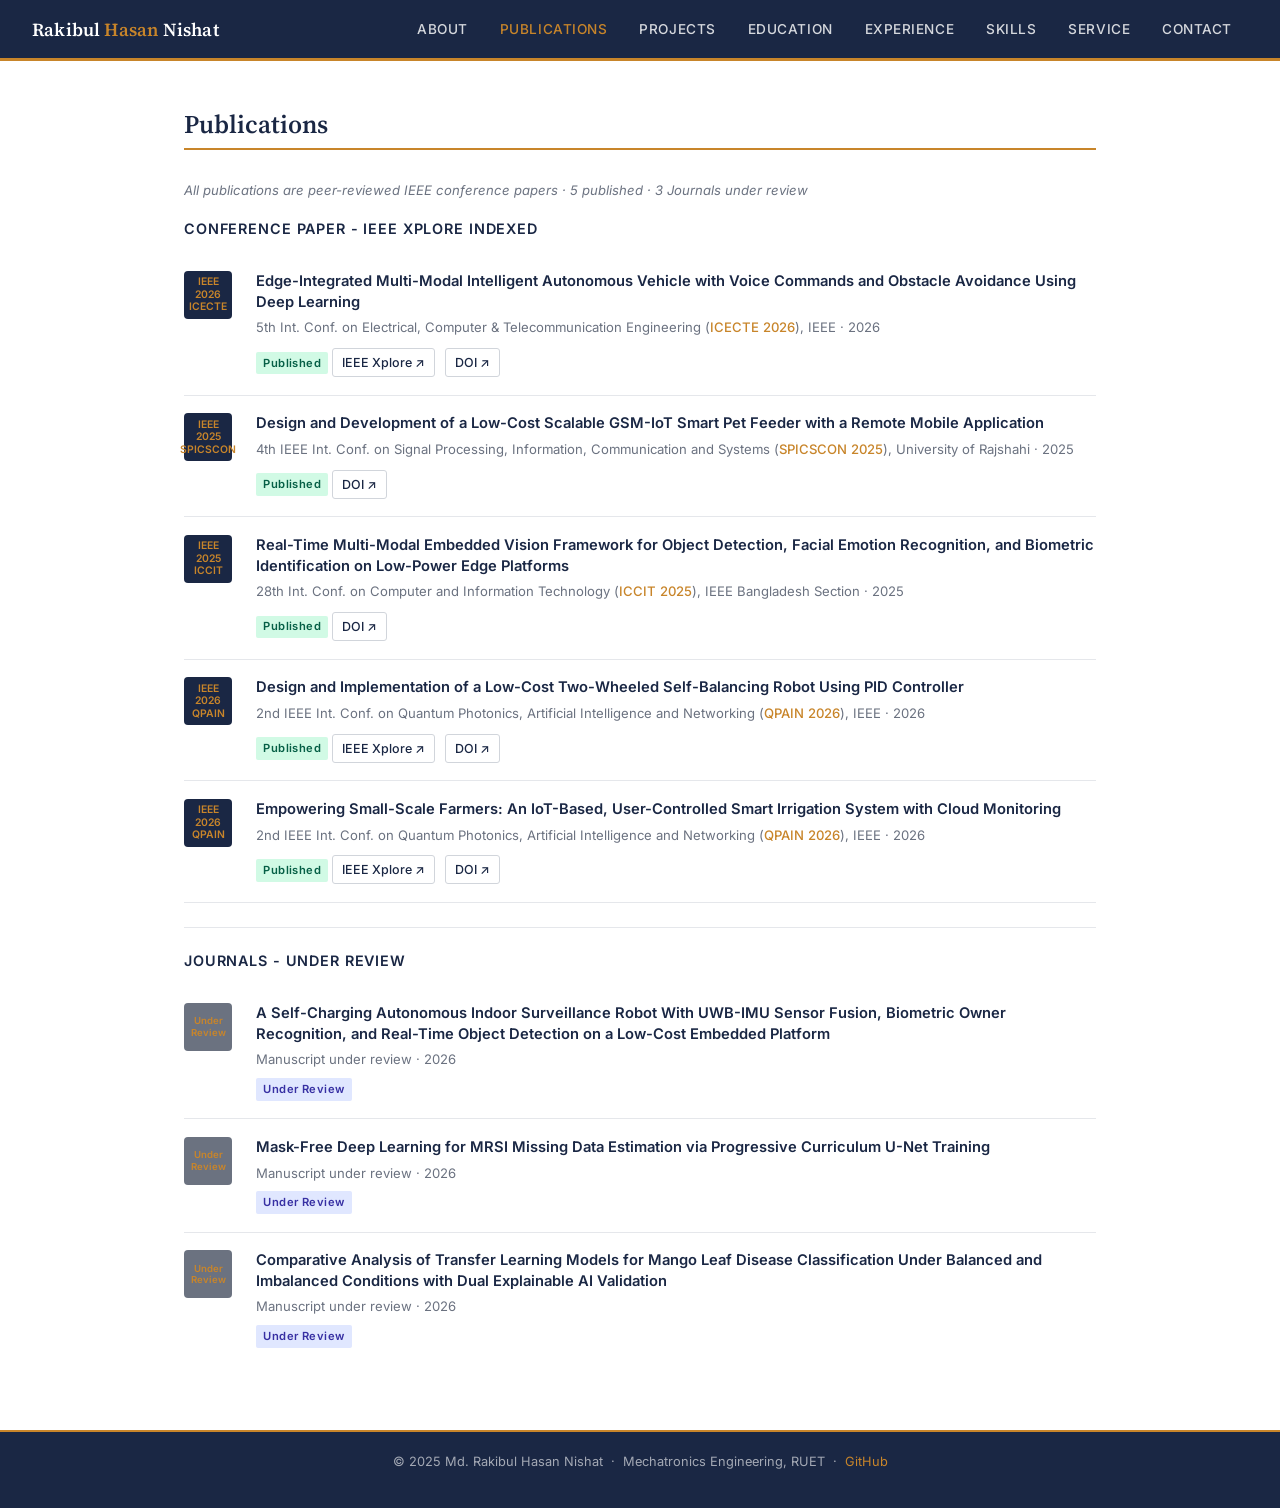
==== publications.html @ b9b7437d "Update publications.html" ====
<!DOCTYPE html>
<html lang="en">
<head>
  <meta charset="utf-8">
  <meta name="viewport" content="width=device-width, initial-scale=1, shrink-to-fit=no">
  <title>Publications — Rakibul Hasan Nishat</title>
  <link rel="stylesheet" href="https://stackpath.bootstrapcdn.com/bootstrap/4.5.2/css/bootstrap.min.css">
  <link rel="stylesheet" href="style.css">
</head>
<body>

<nav class="navbar navbar-expand-md navbar-dark sticky-top">
  <a class="navbar-brand" href="index.html">Rakibul <span>Hasan</span> Nishat</a>
  <button class="navbar-toggler" type="button" data-toggle="collapse" data-target="#navMenu">
    <span class="navbar-toggler-icon"></span>
  </button>
  <div class="collapse navbar-collapse" id="navMenu">
    <ul class="navbar-nav ml-auto">
      <li class="nav-item"><a class="nav-link" href="index.html">About</a></li>
      <li class="nav-item"><a class="nav-link active" href="publications.html">Publications</a></li>
      <li class="nav-item"><a class="nav-link" href="projects.html">Projects</a></li>
      <li class="nav-item"><a class="nav-link" href="education.html">Education</a></li>
      <li class="nav-item"><a class="nav-link" href="experience.html">Experience</a></li>
      <li class="nav-item"><a class="nav-link" href="skills.html">Skills</a></li>
      <li class="nav-item"><a class="nav-link" href="service.html">Service</a></li>
      <li class="nav-item"><a class="nav-link" href="contact.html">Contact</a></li>
    </ul>
  </div>
</nav>

<div class="page-wrapper">
  <h2 class="page-title">Publications</h2>
  <p class="section-sub">All publications are peer-reviewed IEEE conference papers · 5 published · 3 Journals under review</p>

  <!-- PUBLISHED -->
  <h5 style="color:var(--navy); font-weight:600; margin-bottom:1rem; font-size:0.9rem; text-transform:uppercase; letter-spacing:0.06em;">Conference Paper - IEEE Xplore Indexed</h5>

  <div class="pub-item">
    <div class="pub-badge">IEEE<br>2026<br>ICECTE</div>
    <div class="pub-body">
      <div class="pub-title">Edge-Integrated Multi-Modal Intelligent Autonomous Vehicle with Voice Commands and Obstacle Avoidance Using Deep Learning</div>
      <div class="pub-venue">5th Int. Conf. on Electrical, Computer &amp; Telecommunication Engineering (<em>ICECTE 2026</em>), IEEE · 2026</div>
      <div class="pub-links">
        <span class="pub-status-badge badge-published">Published</span>
        <a href="https://ieeexplore.ieee.org/document/11429330" target="_blank">IEEE Xplore ↗</a>
        <a href="https://doi.org/10.1109/ICECTE69292.2026.11429330" target="_blank">DOI ↗</a>
      </div>
    </div>
  </div>

  <div class="pub-item">
    <div class="pub-badge">IEEE<br>2025<br>SPICSCON</div>
    <div class="pub-body">
      <div class="pub-title">Design and Development of a Low-Cost Scalable GSM-IoT Smart Pet Feeder with a Remote Mobile Application</div>
      <div class="pub-venue">4th IEEE Int. Conf. on Signal Processing, Information, Communication and Systems (<em>SPICSCON 2025</em>), University of Rajshahi · 2025</div>
      <div class="pub-links">
        <span class="pub-status-badge badge-published">Published</span>
        <a href="https://doi.org/10.1109/SPICSCON69221.2025.11504158" target="_blank">DOI ↗</a>
      </div>
    </div>
  </div>

  <div class="pub-item">
    <div class="pub-badge">IEEE<br>2025<br>ICCIT</div>
    <div class="pub-body">
      <div class="pub-title">Real-Time Multi-Modal Embedded Vision Framework for Object Detection, Facial Emotion Recognition, and Biometric Identification on Low-Power Edge Platforms</div>
      <div class="pub-venue">28th Int. Conf. on Computer and Information Technology (<em>ICCIT 2025</em>), IEEE Bangladesh Section · 2025</div>
      <div class="pub-links">
        <span class="pub-status-badge badge-published">Published</span>
        <a href="https://doi.org/10.1109/ICCIT68739.2025.11490265" target="_blank">DOI ↗</a>
      </div>
    </div>
  </div>

  <div class="pub-item">
    <div class="pub-badge">IEEE<br>2026<br>QPAIN</div>
    <div class="pub-body">
      <div class="pub-title">Design and Implementation of a Low-Cost Two-Wheeled Self-Balancing Robot Using PID Controller</div>
      <div class="pub-venue">2nd IEEE Int. Conf. on Quantum Photonics, Artificial Intelligence and Networking (<em>QPAIN 2026</em>), IEEE · 2026</div>
      <div class="pub-links">
        <span class="pub-status-badge badge-published">Published</span>
        <a href="https://ieeexplore.ieee.org/document/11545734" target="_blank">IEEE Xplore ↗</a>
        <a href="https://doi.org/10.1109/QPAIN69676.2026.11545734" target="_blank">DOI ↗</a>
      </div>
    </div>
  </div>

  <div class="pub-item">
    <div class="pub-badge">IEEE<br>2026<br>QPAIN</div>
    <div class="pub-body">
      <div class="pub-title">Empowering Small-Scale Farmers: An IoT-Based, User-Controlled Smart Irrigation System with Cloud Monitoring</div>
      <div class="pub-venue">2nd IEEE Int. Conf. on Quantum Photonics, Artificial Intelligence and Networking (<em>QPAIN 2026</em>), IEEE · 2026</div>
      <div class="pub-links">
        <span class="pub-status-badge badge-published">Published</span>
        <a href="https://ieeexplore.ieee.org/document/11546249" target="_blank">IEEE Xplore ↗</a>
        <a href="https://doi.org/10.1109/QPAIN69676.2026.11546249" target="_blank">DOI ↗</a>
      </div>
    </div>
  </div>

  <hr class="sec">

  <!-- UNDER REVIEW -->
  <h5 style="color:var(--navy); font-weight:600; margin-bottom:1rem; margin-top:1.5rem; font-size:0.9rem; text-transform:uppercase; letter-spacing:0.06em;">Journals - Under Review</h5>

  <div class="pub-item">
    <div class="pub-badge" style="background:var(--gray); font-size:0.6rem;">Under<br>Review</div>
    <div class="pub-body">
      <div class="pub-title">A Self-Charging Autonomous Indoor Surveillance Robot With UWB-IMU Sensor Fusion, Biometric Owner Recognition, and Real-Time Object Detection on a Low-Cost Embedded Platform</div>
      <div class="pub-venue" style="color:var(--gray);">Manuscript under review · 2026</div>
      <div class="pub-links">
        <span class="pub-status-badge" style="background:#e0e7ff; color:#3730a3;">Under Review</span>
      </div>
    </div>
  </div>

  <div class="pub-item">
    <div class="pub-badge" style="background:var(--gray); font-size:0.6rem;">Under<br>Review</div>
    <div class="pub-body">
      <div class="pub-title">Mask-Free Deep Learning for MRSI Missing Data Estimation via Progressive Curriculum U-Net Training</div>
      <div class="pub-venue" style="color:var(--gray);">Manuscript under review · 2026</div>
      <div class="pub-links">
        <span class="pub-status-badge" style="background:#e0e7ff; color:#3730a3;">Under Review</span>
      </div>
    </div>
  </div>

  <div class="pub-item">
    <div class="pub-badge" style="background:var(--gray); font-size:0.6rem;">Under<br>Review</div>
    <div class="pub-body">
      <div class="pub-title">Comparative Analysis of Transfer Learning Models for Mango Leaf Disease Classification Under Balanced and Imbalanced Conditions with Dual Explainable AI Validation</div>
      <div class="pub-venue" style="color:var(--gray);">Manuscript under review · 2026</div>
      <div class="pub-links">
        <span class="pub-status-badge" style="background:#e0e7ff; color:#3730a3;">Under Review</span>
      </div>
    </div>
  </div>

</div>

<footer>
  <p>© 2025 Md. Rakibul Hasan Nishat &nbsp;·&nbsp; Mechatronics Engineering, RUET &nbsp;·&nbsp;
    <a href="https://github.com/rakibulnishat" target="_blank">GitHub</a>
  </p>
</footer>

<script src="https://code.jquery.com/jquery-3.5.1.slim.min.js"></script>
<script src="https://cdn.jsdelivr.net/npm/bootstrap@4.5.2/dist/js/bootstrap.bundle.min.js"></script>
</body>
</html>
---- style.css ----
/* ============================================
   Rakibul Hasan Nishat — Academic Portfolio
   Design: Clean academic + subtle tech feel
   Palette: Deep navy, warm white, amber accent
   ============================================ */

@import url('https://fonts.googleapis.com/css2?family=Source+Serif+4:ital,wght@0,300;0,400;0,600;1,400&family=Inter:wght@300;400;500;600&family=JetBrains+Mono:wght@400;500&display=swap');

:root {
  --navy:    #1a2744;
  --navy-lt: #253560;
  --amber:   #c8852a;
  --amber-lt:#e8a84a;
  --cream:   #f8f6f1;
  --white:   #ffffff;
  --gray:    #6b7280;
  --gray-lt: #e5e7eb;
  --text:    #1f2937;
  --border:  #d1d5db;
}

* { box-sizing: border-box; margin: 0; padding: 0; }

body {
  font-family: 'Inter', sans-serif;
  font-size: 15px;
  color: var(--text);
  background: var(--white);
  line-height: 1.7;
}

/* ---- NAVBAR ---- */
.navbar {
  background: var(--navy) !important;
  padding: 0 2rem;
  border-bottom: 3px solid var(--amber);
}
.navbar-brand {
  font-family: 'Source Serif 4', Georgia, serif;
  font-weight: 600;
  font-size: 1.15rem;
  color: var(--white) !important;
  letter-spacing: 0.01em;
}
.navbar-brand span {
  color: var(--amber);
}
.navbar-nav .nav-link {
  color: rgba(255,255,255,0.82) !important;
  font-size: 0.85rem;
  font-weight: 500;
  letter-spacing: 0.04em;
  text-transform: uppercase;
  padding: 1.1rem 1rem !important;
  transition: color 0.2s;
}
.navbar-nav .nav-link:hover,
.navbar-nav .nav-link.active {
  color: var(--amber) !important;
}
.navbar-toggler { border-color: rgba(255,255,255,0.3); }
.navbar-toggler-icon { filter: invert(1); }

/* ---- PAGE WRAPPER ---- */
.page-wrapper {
  max-width: 960px;
  margin: 0 auto;
  padding: 3rem 1.5rem 4rem;
}

/* ---- PAGE TITLE ---- */
.page-title {
  font-family: 'Source Serif 4', Georgia, serif;
  font-size: 1.6rem;
  font-weight: 600;
  color: var(--navy);
  border-bottom: 2px solid var(--amber);
  padding-bottom: 0.5rem;
  margin-bottom: 1.8rem;
}

/* ---- INDEX: HERO LAYOUT ---- */
.hero-grid {
  display: grid;
  grid-template-columns: 220px 1fr;
  gap: 2.5rem;
  align-items: start;
  margin-bottom: 2.5rem;
}
@media (max-width: 640px) {
  .hero-grid { grid-template-columns: 1fr; }
  .hero-photo { text-align: center; }
}
.hero-photo img {
  width: 200px;
  height: 200px;
  border-radius: 4px;
  object-fit: cover;
  border: 3px solid var(--border);
  display: block;
}
.hero-photo .photo-placeholder {
  width: 200px;
  height: 200px;
  background: var(--navy);
  border-radius: 4px;
  display: flex;
  align-items: center;
  justify-content: center;
  font-size: 4rem;
  color: var(--amber);
  font-family: 'Source Serif 4', serif;
  font-weight: 600;
}
.hero-info h1 {
  font-family: 'Source Serif 4', Georgia, serif;
  font-size: 2rem;
  font-weight: 600;
  color: var(--navy);
  line-height: 1.2;
  margin-bottom: 0.3rem;
}
.hero-info .role {
  font-size: 0.95rem;
  color: var(--gray);
  margin-bottom: 0.15rem;
}
.hero-info .role strong {
  color: var(--amber);
}
.hero-info .affil {
  font-size: 0.88rem;
  color: var(--gray);
  margin-bottom: 1rem;
}
.hero-info .bio {
  font-size: 0.93rem;
  line-height: 1.75;
  color: var(--text);
  margin-bottom: 1.2rem;
}
.social-links {
  display: flex;
  flex-wrap: wrap;
  gap: 0.5rem;
}
.social-links a {
  display: inline-flex;
  align-items: center;
  gap: 0.3rem;
  font-size: 0.8rem;
  font-weight: 500;
  color: var(--navy);
  background: var(--cream);
  border: 1px solid var(--border);
  padding: 0.3rem 0.7rem;
  border-radius: 3px;
  text-decoration: none;
  transition: background 0.15s, border-color 0.15s;
}
.social-links a:hover {
  background: var(--navy);
  color: var(--white);
  border-color: var(--navy);
}

/* ---- NEWS SECTION ---- */
.news-table {
  width: 100%;
  border-collapse: collapse;
}
.news-table tr {
  border-bottom: 1px solid var(--gray-lt);
}
.news-table tr:last-child { border-bottom: none; }
.news-table td {
  padding: 0.65rem 0.5rem;
  font-size: 0.88rem;
  vertical-align: top;
}
.news-date {
  white-space: nowrap;
  color: var(--amber);
  font-family: 'JetBrains Mono', monospace;
  font-size: 0.8rem;
  font-weight: 500;
  width: 90px;
  padding-top: 0.7rem;
}

/* ---- PUBLICATIONS ---- */
.pub-item {
  display: grid;
  grid-template-columns: 56px 1fr;
  gap: 1rem;
  padding: 1.1rem 0;
  border-bottom: 1px solid var(--gray-lt);
  align-items: start;
}
.pub-item:last-child { border-bottom: none; }
.pub-badge {
  width: 48px;
  height: 48px;
  border-radius: 4px;
  background: var(--navy);
  display: flex;
  align-items: center;
  justify-content: center;
  font-size: 0.65rem;
  font-weight: 600;
  color: var(--amber);
  text-align: center;
  line-height: 1.2;
  font-family: 'Inter', sans-serif;
  flex-shrink: 0;
}
.pub-body .pub-title {
  font-size: 0.92rem;
  font-weight: 600;
  color: var(--navy);
  line-height: 1.4;
  margin-bottom: 0.25rem;
}
.pub-body .pub-venue {
  font-size: 0.82rem;
  color: var(--gray);
  margin-bottom: 0.3rem;
}
.pub-body .pub-venue em {
  font-style: normal;
  color: var(--amber);
  font-weight: 500;
}
.pub-body .pub-links a {
  font-size: 0.78rem;
  font-weight: 500;
  color: var(--navy);
  text-decoration: none;
  border: 1px solid var(--border);
  padding: 0.18rem 0.55rem;
  border-radius: 3px;
  margin-right: 0.4rem;
  display: inline-block;
  margin-top: 0.3rem;
  transition: all 0.15s;
}
.pub-body .pub-links a:hover {
  background: var(--navy);
  color: var(--white);
}
.pub-status-badge {
  display: inline-block;
  font-size: 0.7rem;
  padding: 0.12rem 0.45rem;
  border-radius: 2px;
  font-weight: 600;
  letter-spacing: 0.04em;
  vertical-align: middle;
}
.badge-published { background: #d1fae5; color: #065f46; }
.badge-accepted  { background: #fef3c7; color: #92400e; }

/* ---- EDUCATION ---- */
.edu-item {
  display: grid;
  grid-template-columns: 90px 1fr;
  gap: 1.2rem;
  padding: 1.2rem 0;
  border-bottom: 1px solid var(--gray-lt);
  align-items: start;
}
.edu-item:last-child { border-bottom: none; }
.edu-years {
  font-family: 'JetBrains Mono', monospace;
  font-size: 0.78rem;
  color: var(--amber);
  font-weight: 500;
  padding-top: 0.2rem;
}
.edu-body .edu-degree {
  font-weight: 600;
  font-size: 0.95rem;
  color: var(--navy);
}
.edu-body .edu-inst {
  font-size: 0.88rem;
  color: var(--gray);
  margin-bottom: 0.15rem;
}
.edu-body .edu-grade {
  font-size: 0.82rem;
  font-family: 'JetBrains Mono', monospace;
  color: var(--amber);
}

/* ---- PROJECTS ---- */
.project-item {
  padding: 1.2rem 0;
  border-bottom: 1px solid var(--gray-lt);
}
.project-item:last-child { border-bottom: none; }
.project-header {
  display: flex;
  align-items: flex-start;
  gap: 0.8rem;
  margin-bottom: 0.4rem;
  flex-wrap: wrap;
}
.project-title {
  font-weight: 600;
  font-size: 0.95rem;
  color: var(--navy);
}
.project-tags {
  display: flex;
  flex-wrap: wrap;
  gap: 0.3rem;
  margin-bottom: 0.5rem;
}
.tag {
  font-size: 0.72rem;
  padding: 0.1rem 0.45rem;
  border-radius: 3px;
  background: var(--cream);
  color: var(--navy-lt);
  border: 1px solid var(--border);
  font-weight: 500;
}
.project-desc {
  font-size: 0.88rem;
  color: var(--text);
  line-height: 1.65;
}
.project-year {
  font-family: 'JetBrains Mono', monospace;
  font-size: 0.75rem;
  color: var(--gray);
}

/* ---- SKILLS ---- */
.skills-grid {
  display: grid;
  grid-template-columns: repeat(auto-fill, minmax(200px, 1fr));
  gap: 1.2rem;
}
.skill-card {
  background: var(--cream);
  border: 1px solid var(--border);
  border-radius: 4px;
  padding: 1rem 1.1rem;
}
.skill-card h4 {
  font-size: 0.82rem;
  font-weight: 600;
  color: var(--navy);
  text-transform: uppercase;
  letter-spacing: 0.06em;
  margin-bottom: 0.6rem;
  border-bottom: 1px solid var(--amber);
  padding-bottom: 0.35rem;
}
.skill-card ul {
  list-style: none;
  padding: 0;
}
.skill-card ul li {
  font-size: 0.83rem;
  color: var(--text);
  padding: 0.18rem 0;
}
.skill-card ul li::before {
  content: '→ ';
  color: var(--amber);
  font-weight: 600;
}

/* ---- EXPERIENCE ---- */
.exp-item {
  padding: 1.2rem 0;
  border-bottom: 1px solid var(--gray-lt);
  display: grid;
  grid-template-columns: 100px 1fr;
  gap: 1.2rem;
  align-items: start;
}
.exp-item:last-child { border-bottom: none; }
.exp-dates {
  font-family: 'JetBrains Mono', monospace;
  font-size: 0.75rem;
  color: var(--amber);
  font-weight: 500;
  padding-top: 0.2rem;
  line-height: 1.5;
}
.exp-body .exp-org {
  font-weight: 600;
  font-size: 0.95rem;
  color: var(--navy);
}
.exp-body .exp-role {
  font-size: 0.84rem;
  color: var(--amber);
  font-weight: 500;
  margin-bottom: 0.3rem;
}
.exp-body .exp-desc {
  font-size: 0.88rem;
  color: var(--gray);
  line-height: 1.65;
}

/* ---- SERVICE / ACTIVITIES ---- */
.activity-list {
  list-style: none;
  padding: 0;
}
.activity-list li {
  font-size: 0.9rem;
  padding: 0.55rem 0;
  border-bottom: 1px solid var(--gray-lt);
  display: flex;
  align-items: baseline;
  gap: 0.7rem;
}
.activity-list li:last-child { border-bottom: none; }
.activity-list li .act-year {
  font-family: 'JetBrains Mono', monospace;
  font-size: 0.77rem;
  color: var(--amber);
  white-space: nowrap;
}

/* ---- CONTACT ---- */
.contact-grid {
  display: grid;
  grid-template-columns: repeat(auto-fill, minmax(240px, 1fr));
  gap: 1rem;
  margin-top: 1rem;
}
.contact-card {
  display: flex;
  align-items: center;
  gap: 0.75rem;
  background: var(--cream);
  border: 1px solid var(--border);
  border-radius: 4px;
  padding: 0.9rem 1.1rem;
  text-decoration: none;
  color: var(--text);
  transition: border-color 0.15s, background 0.15s;
}
.contact-card:hover {
  border-color: var(--navy);
  background: var(--navy);
  color: var(--white);
}
.contact-card .cc-icon {
  font-size: 1.3rem;
  flex-shrink: 0;
}
.contact-card .cc-label {
  font-size: 0.72rem;
  text-transform: uppercase;
  letter-spacing: 0.06em;
  font-weight: 600;
  color: var(--amber);
  display: block;
}
.contact-card:hover .cc-label { color: var(--amber-lt); }
.contact-card .cc-value {
  font-size: 0.85rem;
  word-break: break-all;
}

/* ---- FOOTER ---- */
footer {
  background: var(--navy);
  color: rgba(255,255,255,0.6);
  text-align: center;
  font-size: 0.8rem;
  padding: 1.2rem;
  border-top: 2px solid var(--amber);
}
footer a { color: var(--amber); text-decoration: none; }

/* ---- RESEARCH INTERESTS ---- */
.ri-grid {
  display: flex;
  flex-wrap: wrap;
  gap: 0.5rem;
  margin-top: 0.6rem;
}
.ri-pill {
  background: var(--navy);
  color: var(--white);
  font-size: 0.8rem;
  padding: 0.3rem 0.8rem;
  border-radius: 2px;
  font-weight: 500;
}

/* ---- SECTION SUBTITLE ---- */
.section-sub {
  font-size: 0.82rem;
  color: var(--gray);
  margin-bottom: 1.2rem;
  font-style: italic;
}

/* Divider */
hr.sec { border: none; border-top: 1px solid var(--gray-lt); margin: 1.5rem 0; }
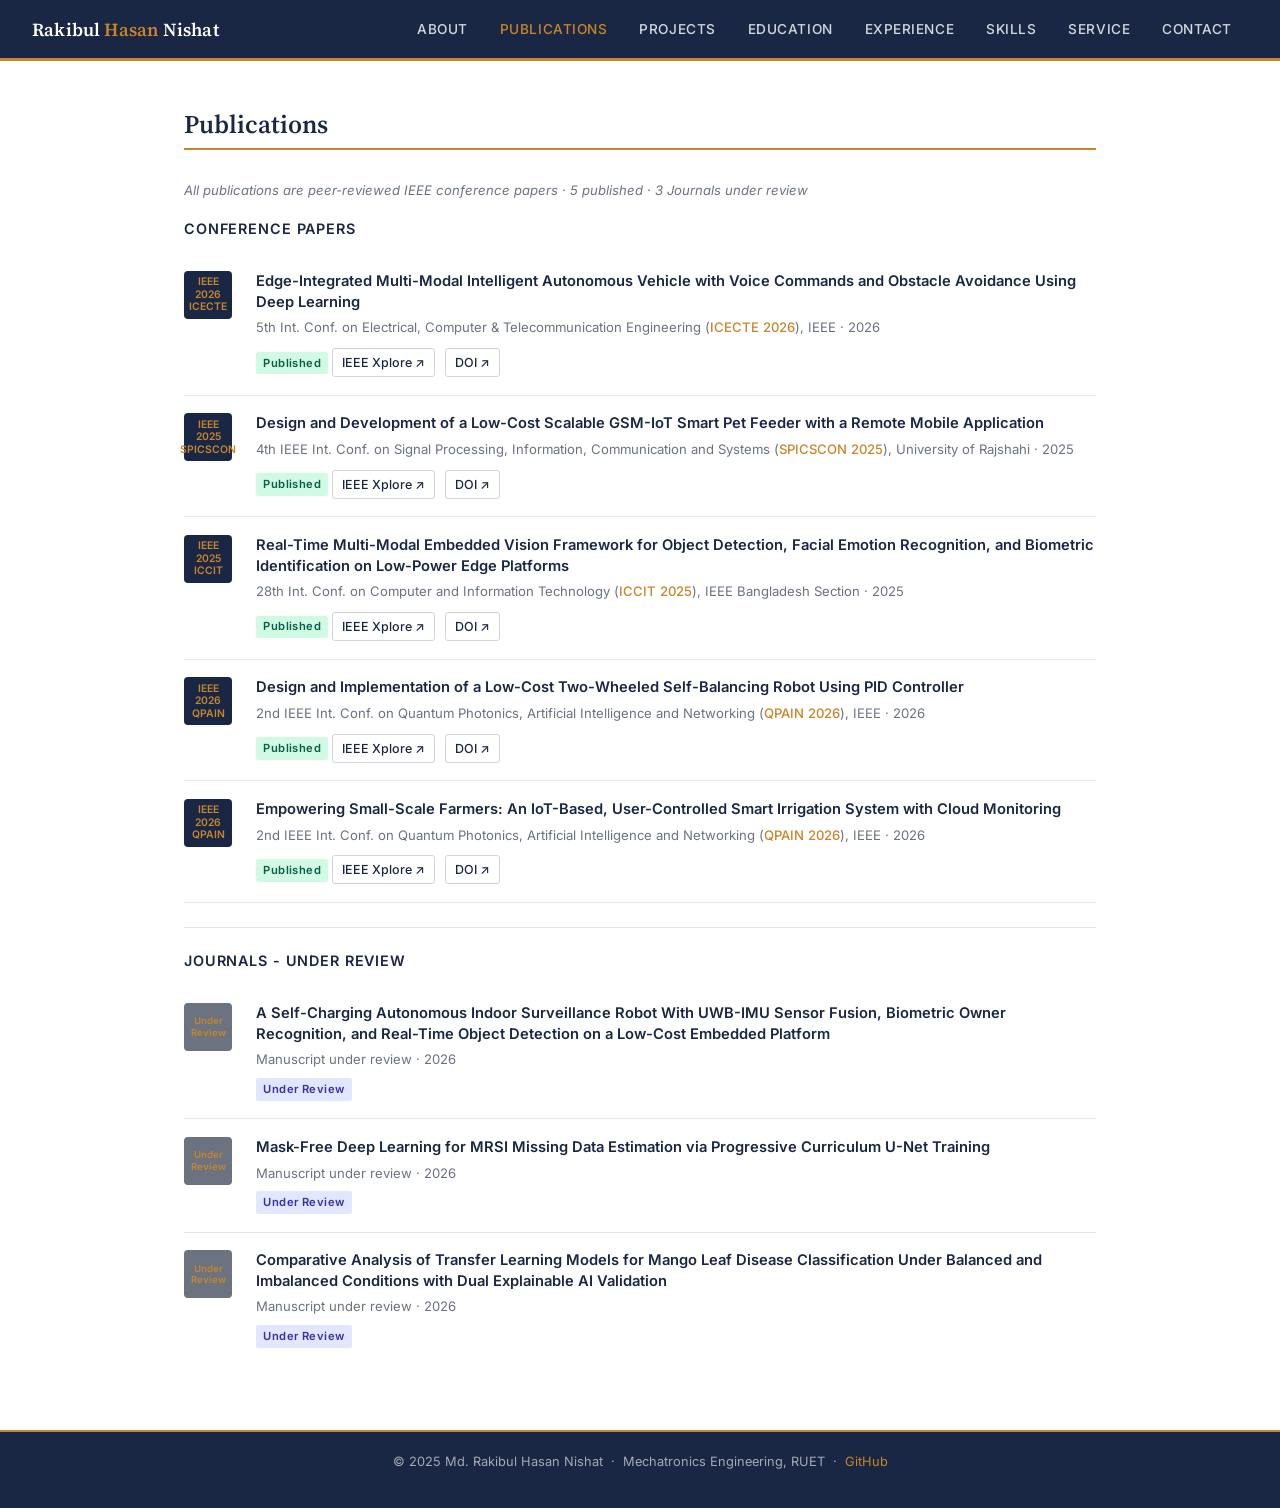
==== commit 33f41919: "Update publications.html" ====
--- a/publications.html
+++ b/publications.html
@@ -33,7 +33,7 @@
   <p class="section-sub">All publications are peer-reviewed IEEE conference papers · 5 published · 3 Journals under review</p>
 
   <!-- PUBLISHED -->
-  <h5 style="color:var(--navy); font-weight:600; margin-bottom:1rem; font-size:0.9rem; text-transform:uppercase; letter-spacing:0.06em;">Conference Paper - IEEE Xplore Indexed</h5>
+  <h5 style="color:var(--navy); font-weight:600; margin-bottom:1rem; font-size:0.9rem; text-transform:uppercase; letter-spacing:0.06em;">Conference Papers</h5>
 
   <div class="pub-item">
     <div class="pub-badge">IEEE<br>2026<br>ICECTE</div>
@@ -55,6 +55,7 @@
       <div class="pub-venue">4th IEEE Int. Conf. on Signal Processing, Information, Communication and Systems (<em>SPICSCON 2025</em>), University of Rajshahi · 2025</div>
       <div class="pub-links">
         <span class="pub-status-badge badge-published">Published</span>
+        <a href="https://ieeexplore.ieee.org/document/11504158" target="_blank">IEEE Xplore ↗</a>
         <a href="https://doi.org/10.1109/SPICSCON69221.2025.11504158" target="_blank">DOI ↗</a>
       </div>
     </div>
@@ -67,6 +68,7 @@
       <div class="pub-venue">28th Int. Conf. on Computer and Information Technology (<em>ICCIT 2025</em>), IEEE Bangladesh Section · 2025</div>
       <div class="pub-links">
         <span class="pub-status-badge badge-published">Published</span>
+        <a href="https://ieeexplore.ieee.org/document/11490265" target="_blank">IEEE Xplore ↗</a>
         <a href="https://doi.org/10.1109/ICCIT68739.2025.11490265" target="_blank">DOI ↗</a>
       </div>
     </div>
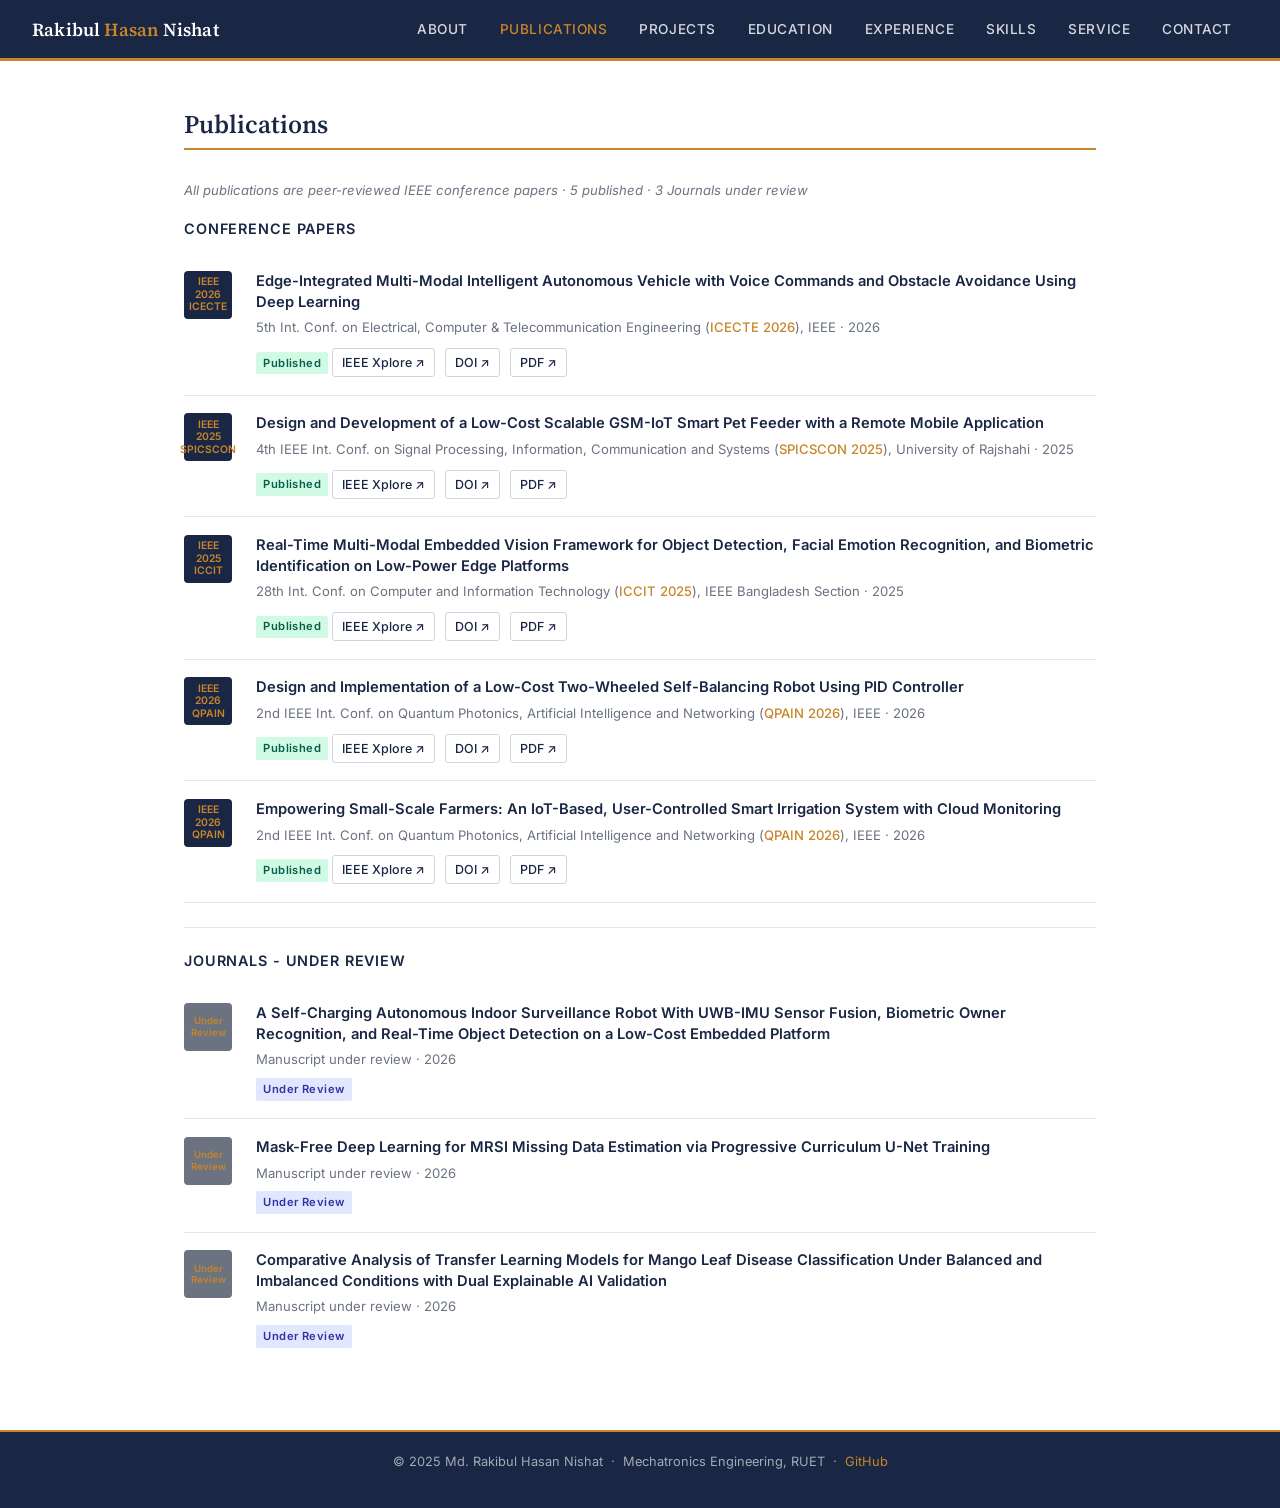
==== commit 95fe5758: "Add files via upload" ====
--- a/publications.html
+++ b/publications.html
@@ -44,6 +44,7 @@
         <span class="pub-status-badge badge-published">Published</span>
         <a href="https://ieeexplore.ieee.org/document/11429330" target="_blank">IEEE Xplore ↗</a>
         <a href="https://doi.org/10.1109/ICECTE69292.2026.11429330" target="_blank">DOI ↗</a>
+        <a href="Publications/_PUBLISHED_INTLGNT_CAR.pdf" target="_blank">PDF ↗</a>
       </div>
     </div>
   </div>
@@ -57,6 +58,7 @@
         <span class="pub-status-badge badge-published">Published</span>
         <a href="https://ieeexplore.ieee.org/document/11504158" target="_blank">IEEE Xplore ↗</a>
         <a href="https://doi.org/10.1109/SPICSCON69221.2025.11504158" target="_blank">DOI ↗</a>
+        <a href="Publications/_UNDER_PUBLICATION_PET__SPICSCON_.pdf" target="_blank">PDF ↗</a>
       </div>
     </div>
   </div>
@@ -70,6 +72,7 @@
         <span class="pub-status-badge badge-published">Published</span>
         <a href="https://ieeexplore.ieee.org/document/11490265" target="_blank">IEEE Xplore ↗</a>
         <a href="https://doi.org/10.1109/ICCIT68739.2025.11490265" target="_blank">DOI ↗</a>
+        <a href="Publications/_UNDER_PUBLICATION__VISION_RPi_ICCIT.pdf" target="_blank">PDF ↗</a>
       </div>
     </div>
   </div>
@@ -83,6 +86,7 @@
         <span class="pub-status-badge badge-published">Published</span>
         <a href="https://ieeexplore.ieee.org/document/11545734" target="_blank">IEEE Xplore ↗</a>
         <a href="https://doi.org/10.1109/QPAIN69676.2026.11545734" target="_blank">DOI ↗</a>
+        <a href="Publications/_UNDER_PUBLICATION_SELF_BALANCING_ROBOT.pdf" target="_blank">PDF ↗</a>
       </div>
     </div>
   </div>
@@ -96,6 +100,7 @@
         <span class="pub-status-badge badge-published">Published</span>
         <a href="https://ieeexplore.ieee.org/document/11546249" target="_blank">IEEE Xplore ↗</a>
         <a href="https://doi.org/10.1109/QPAIN69676.2026.11546249" target="_blank">DOI ↗</a>
+        <a href="Publications/_UNDER_PUBLICATION_IRRIGARION_nsu_QPAIN.pdf" target="_blank">PDF ↗</a>
       </div>
     </div>
   </div>
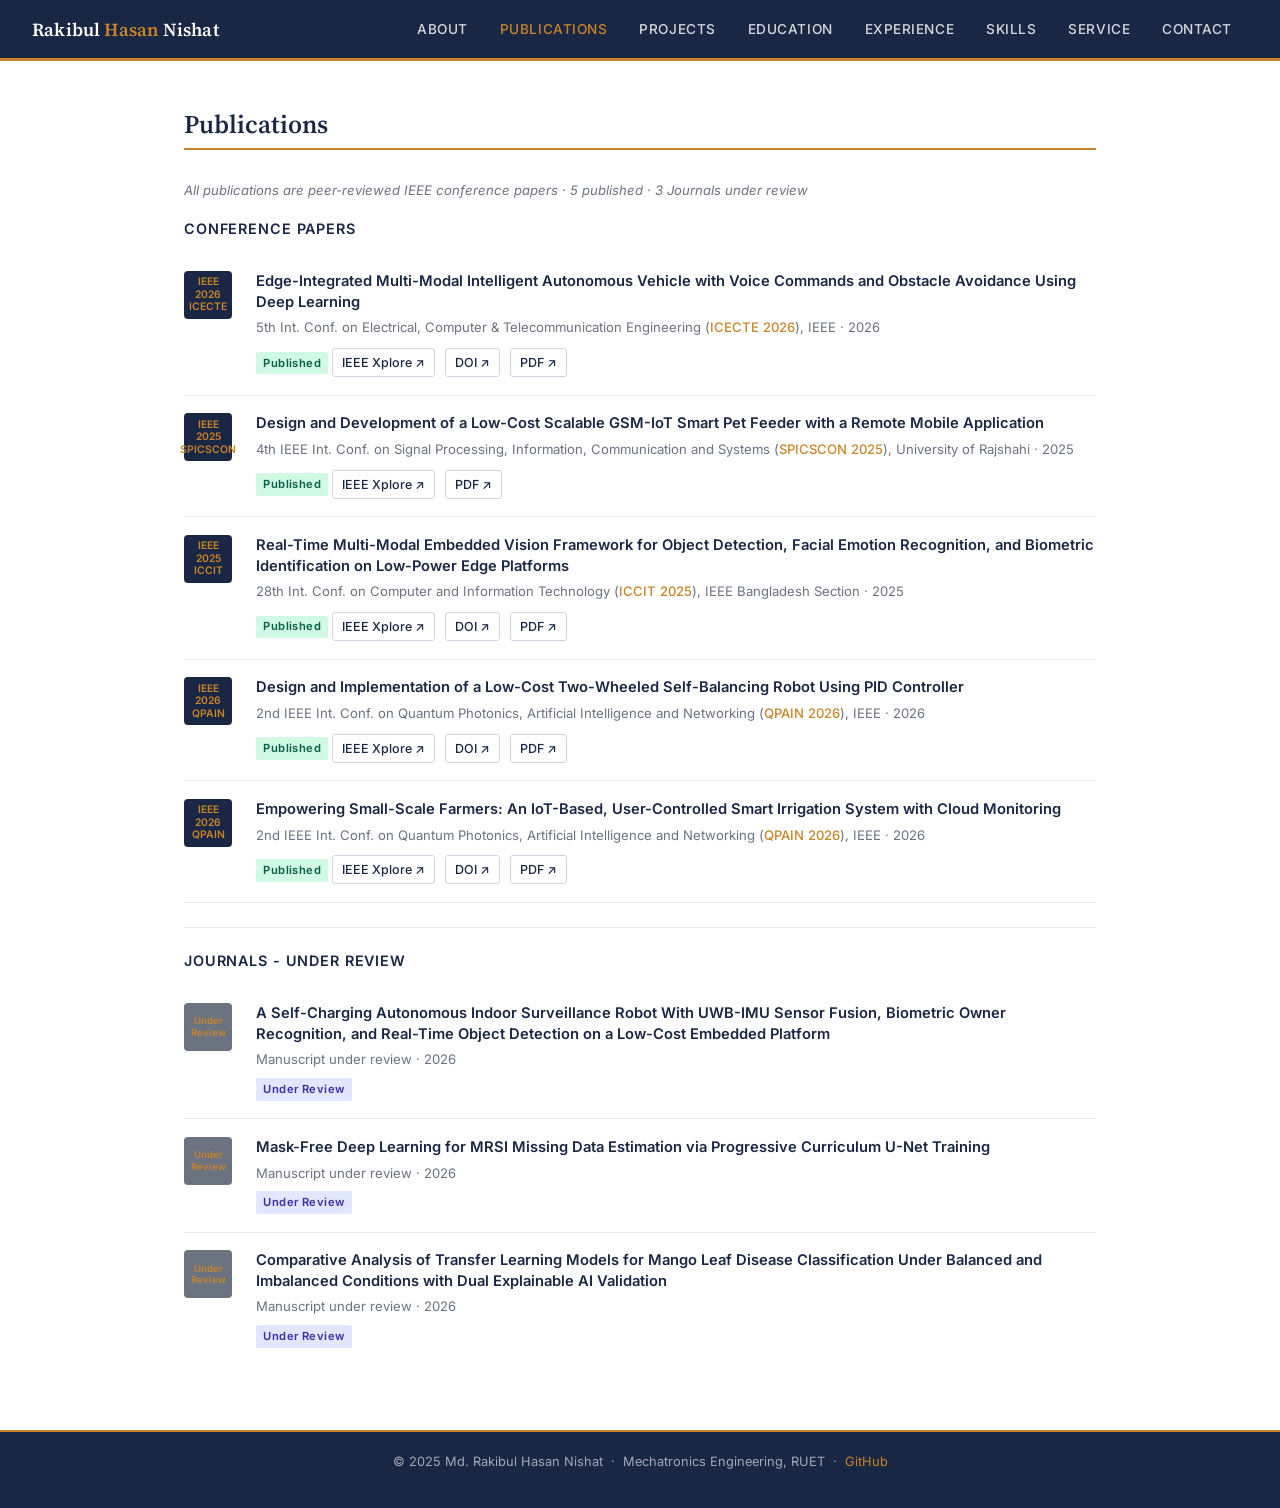
==== commit 8bedc8da: "Update publications.html" ====
--- a/publications.html
+++ b/publications.html
@@ -44,7 +44,7 @@
         <span class="pub-status-badge badge-published">Published</span>
         <a href="https://ieeexplore.ieee.org/document/11429330" target="_blank">IEEE Xplore ↗</a>
         <a href="https://doi.org/10.1109/ICECTE69292.2026.11429330" target="_blank">DOI ↗</a>
-        <a href="Publications/_PUBLISHED_INTLGNT_CAR.pdf" target="_blank">PDF ↗</a>
+        <a href="Publications/_PUBLISHED__INTLGNT_CAR.pdf" target="_blank">PDF ↗</a>
       </div>
     </div>
   </div>
@@ -57,8 +57,7 @@
       <div class="pub-links">
         <span class="pub-status-badge badge-published">Published</span>
         <a href="https://ieeexplore.ieee.org/document/11504158" target="_blank">IEEE Xplore ↗</a>
-        <a href="https://doi.org/10.1109/SPICSCON69221.2025.11504158" target="_blank">DOI ↗</a>
-        <a href="Publications/_UNDER_PUBLICATION_PET__SPICSCON_.pdf" target="_blank">PDF ↗</a>
+        <a href="https://arxiv.org/pdf/2601.08394" target="_blank">PDF ↗</a>
       </div>
     </div>
   </div>
@@ -86,7 +85,7 @@
         <span class="pub-status-badge badge-published">Published</span>
         <a href="https://ieeexplore.ieee.org/document/11545734" target="_blank">IEEE Xplore ↗</a>
         <a href="https://doi.org/10.1109/QPAIN69676.2026.11545734" target="_blank">DOI ↗</a>
-        <a href="Publications/_UNDER_PUBLICATION_SELF_BALANCING_ROBOT.pdf" target="_blank">PDF ↗</a>
+        <a href="Publications/_UNDER_PUBLICATION__SELF_BALANCING_ROBOT.pdf" target="_blank">PDF ↗</a>
       </div>
     </div>
   </div>
@@ -100,7 +99,7 @@
         <span class="pub-status-badge badge-published">Published</span>
         <a href="https://ieeexplore.ieee.org/document/11546249" target="_blank">IEEE Xplore ↗</a>
         <a href="https://doi.org/10.1109/QPAIN69676.2026.11546249" target="_blank">DOI ↗</a>
-        <a href="Publications/_UNDER_PUBLICATION_IRRIGARION_nsu_QPAIN.pdf" target="_blank">PDF ↗</a>
+        <a href="Publications/_UNDER_PUBLICATION__IRRIGARION_nsu_QPAIN.pdf" target="_blank">PDF ↗</a>
       </div>
     </div>
   </div>
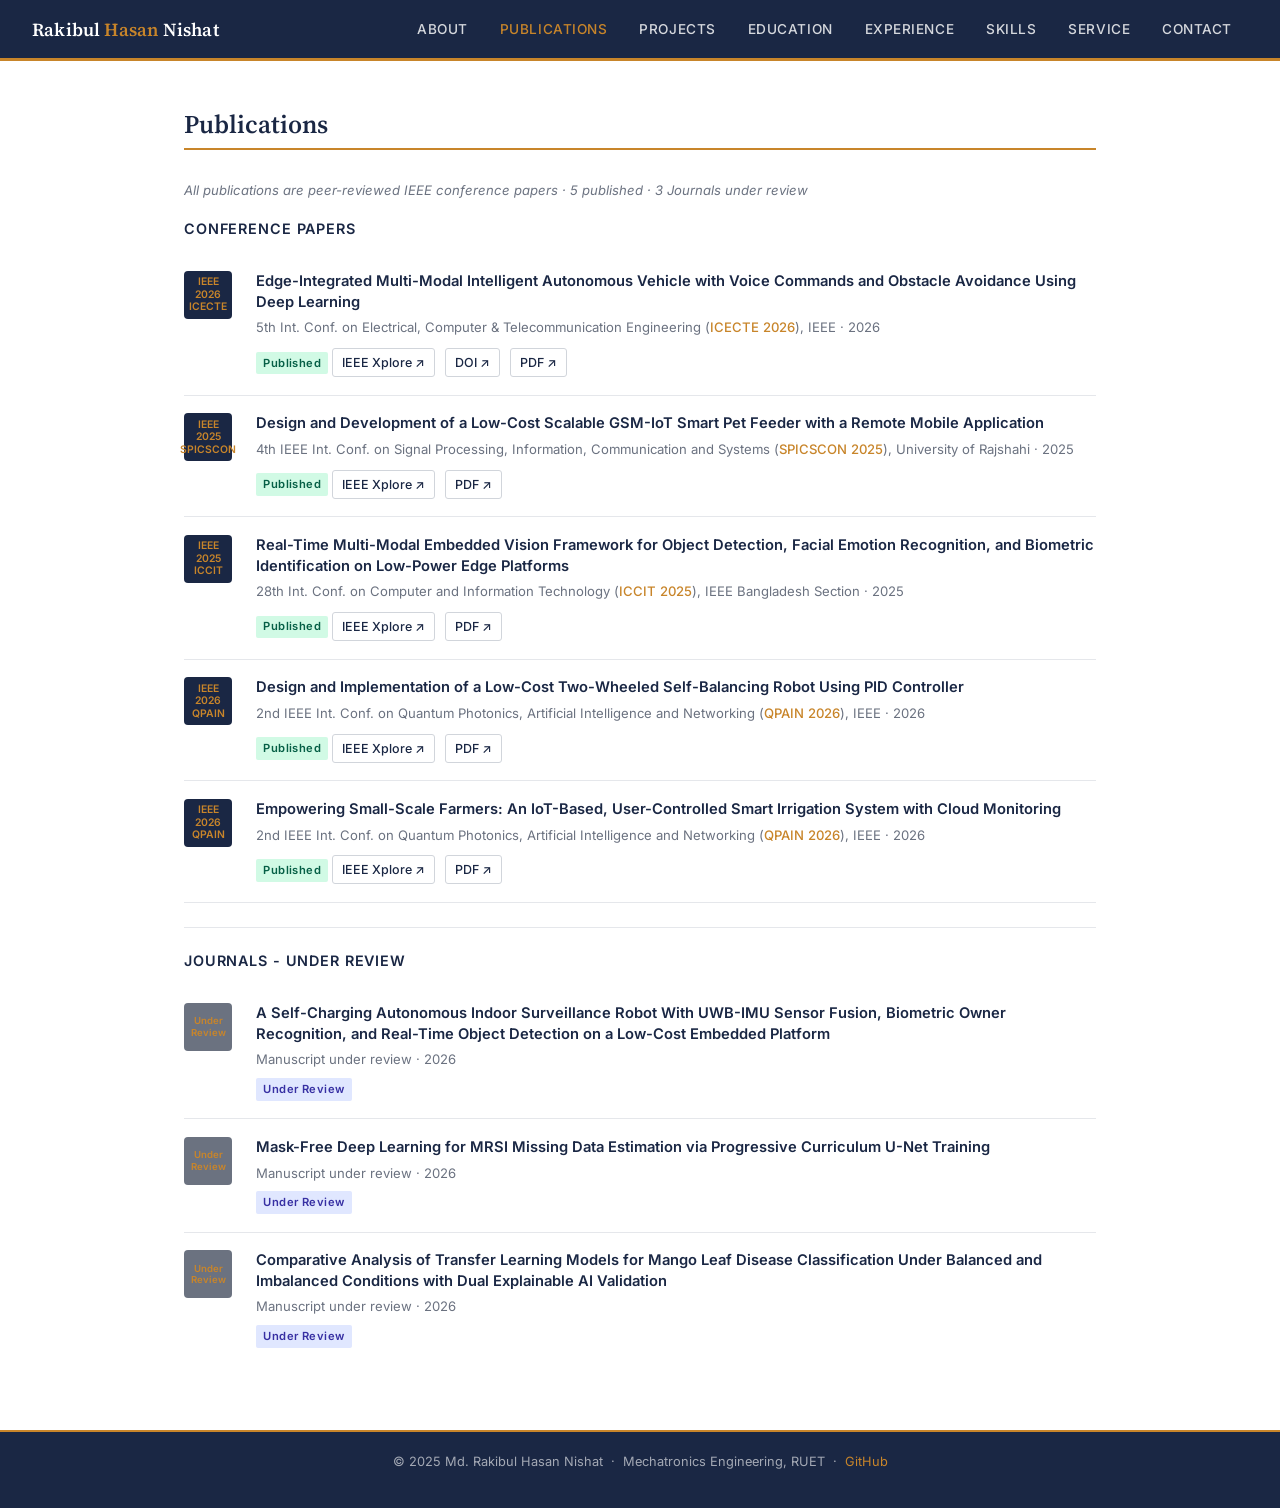
==== commit 103c5116: "Update publications.html" ====
--- a/publications.html
+++ b/publications.html
@@ -70,8 +70,7 @@
       <div class="pub-links">
         <span class="pub-status-badge badge-published">Published</span>
         <a href="https://ieeexplore.ieee.org/document/11490265" target="_blank">IEEE Xplore ↗</a>
-        <a href="https://doi.org/10.1109/ICCIT68739.2025.11490265" target="_blank">DOI ↗</a>
-        <a href="Publications/_UNDER_PUBLICATION__VISION_RPi_ICCIT.pdf" target="_blank">PDF ↗</a>
+        <a href="https://arxiv.org/pdf/2601.11970" target="_blank">PDF ↗</a>
       </div>
     </div>
   </div>
@@ -84,8 +83,7 @@
       <div class="pub-links">
         <span class="pub-status-badge badge-published">Published</span>
         <a href="https://ieeexplore.ieee.org/document/11545734" target="_blank">IEEE Xplore ↗</a>
-        <a href="https://doi.org/10.1109/QPAIN69676.2026.11545734" target="_blank">DOI ↗</a>
-        <a href="Publications/_UNDER_PUBLICATION__SELF_BALANCING_ROBOT.pdf" target="_blank">PDF ↗</a>
+        <a href="https://www.researchgate.net/profile/Md-Rakibul-Hasan-Nishat/publication/406360757_Design_and_Implementation_of_a_Low-Cost_Two-Wheeled_Self-Balancing_Robot_Using_PID_Controller/links/6a26688cacb3fc46368bdc31/Design-and-Implementation-of-a-Low-Cost-Two-Wheeled-Self-Balancing-Robot-Using-PID-Controller.pdf" target="_blank">PDF ↗</a>
       </div>
     </div>
   </div>
@@ -98,8 +96,7 @@
       <div class="pub-links">
         <span class="pub-status-badge badge-published">Published</span>
         <a href="https://ieeexplore.ieee.org/document/11546249" target="_blank">IEEE Xplore ↗</a>
-        <a href="https://doi.org/10.1109/QPAIN69676.2026.11546249" target="_blank">DOI ↗</a>
-        <a href="Publications/_UNDER_PUBLICATION__IRRIGARION_nsu_QPAIN.pdf" target="_blank">PDF ↗</a>
+        <a href="https://www.researchgate.net/profile/Md-Rakibul-Hasan-Nishat/publication/406357688_Empowering_Small-Scale_Farmers_An_IoT-Based_User-Controlled_Smart_Irrigation_System_with_Cloud_Monitoring/links/6a266a7b83a9957d732bd333/Empowering-Small-Scale-Farmers-An-IoT-Based-User-Controlled-Smart-Irrigation-System-with-Cloud-Monitoring.pdf" target="_blank">PDF ↗</a>
       </div>
     </div>
   </div>
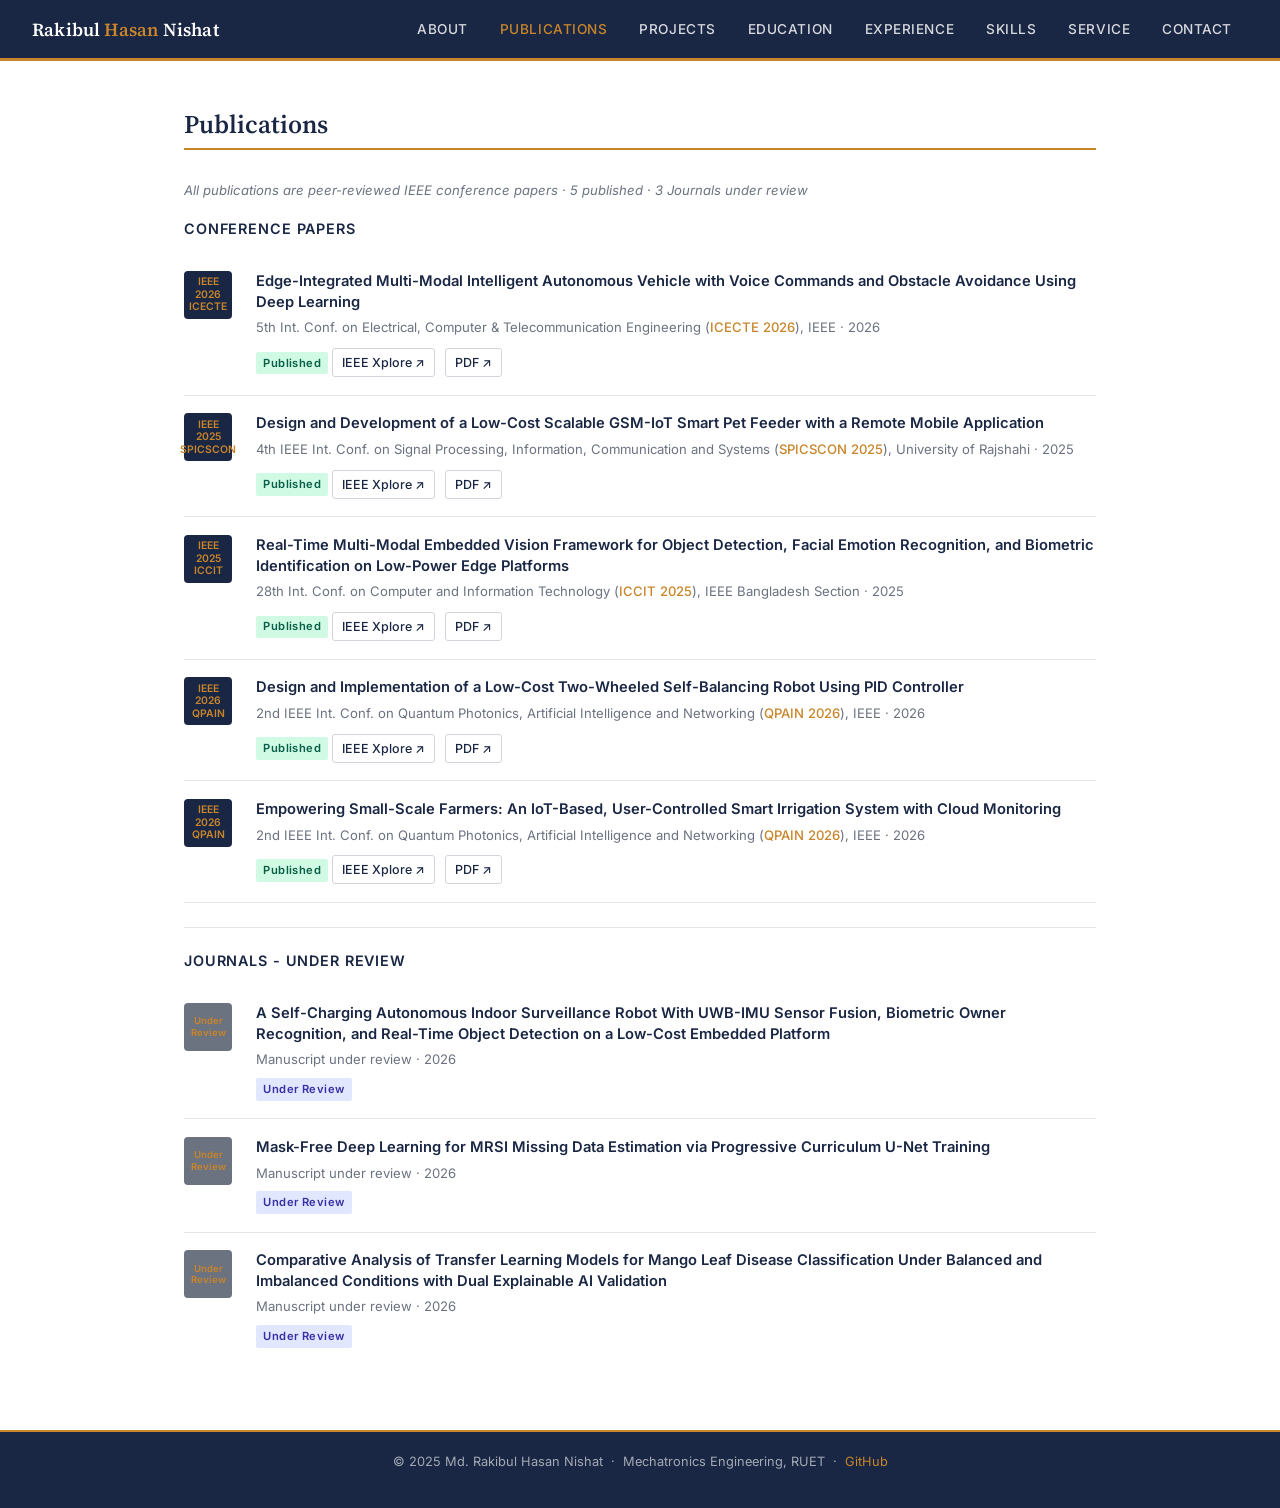
==== commit 2760af99: "Update publications.html" ====
--- a/publications.html
+++ b/publications.html
@@ -43,8 +43,7 @@
       <div class="pub-links">
         <span class="pub-status-badge badge-published">Published</span>
         <a href="https://ieeexplore.ieee.org/document/11429330" target="_blank">IEEE Xplore ↗</a>
-        <a href="https://doi.org/10.1109/ICECTE69292.2026.11429330" target="_blank">DOI ↗</a>
-        <a href="Publications/_PUBLISHED__INTLGNT_CAR.pdf" target="_blank">PDF ↗</a>
+        <a href="https://www.researchgate.net/publication/407094534_Edge-Integrated_Multi-Modal_Intelligent_Autonomous_Vehicle_with_Voice_Commands_and_Obstacle_Avoidance_Using_Deep_Learning" target="_blank">PDF ↗</a>
       </div>
     </div>
   </div>
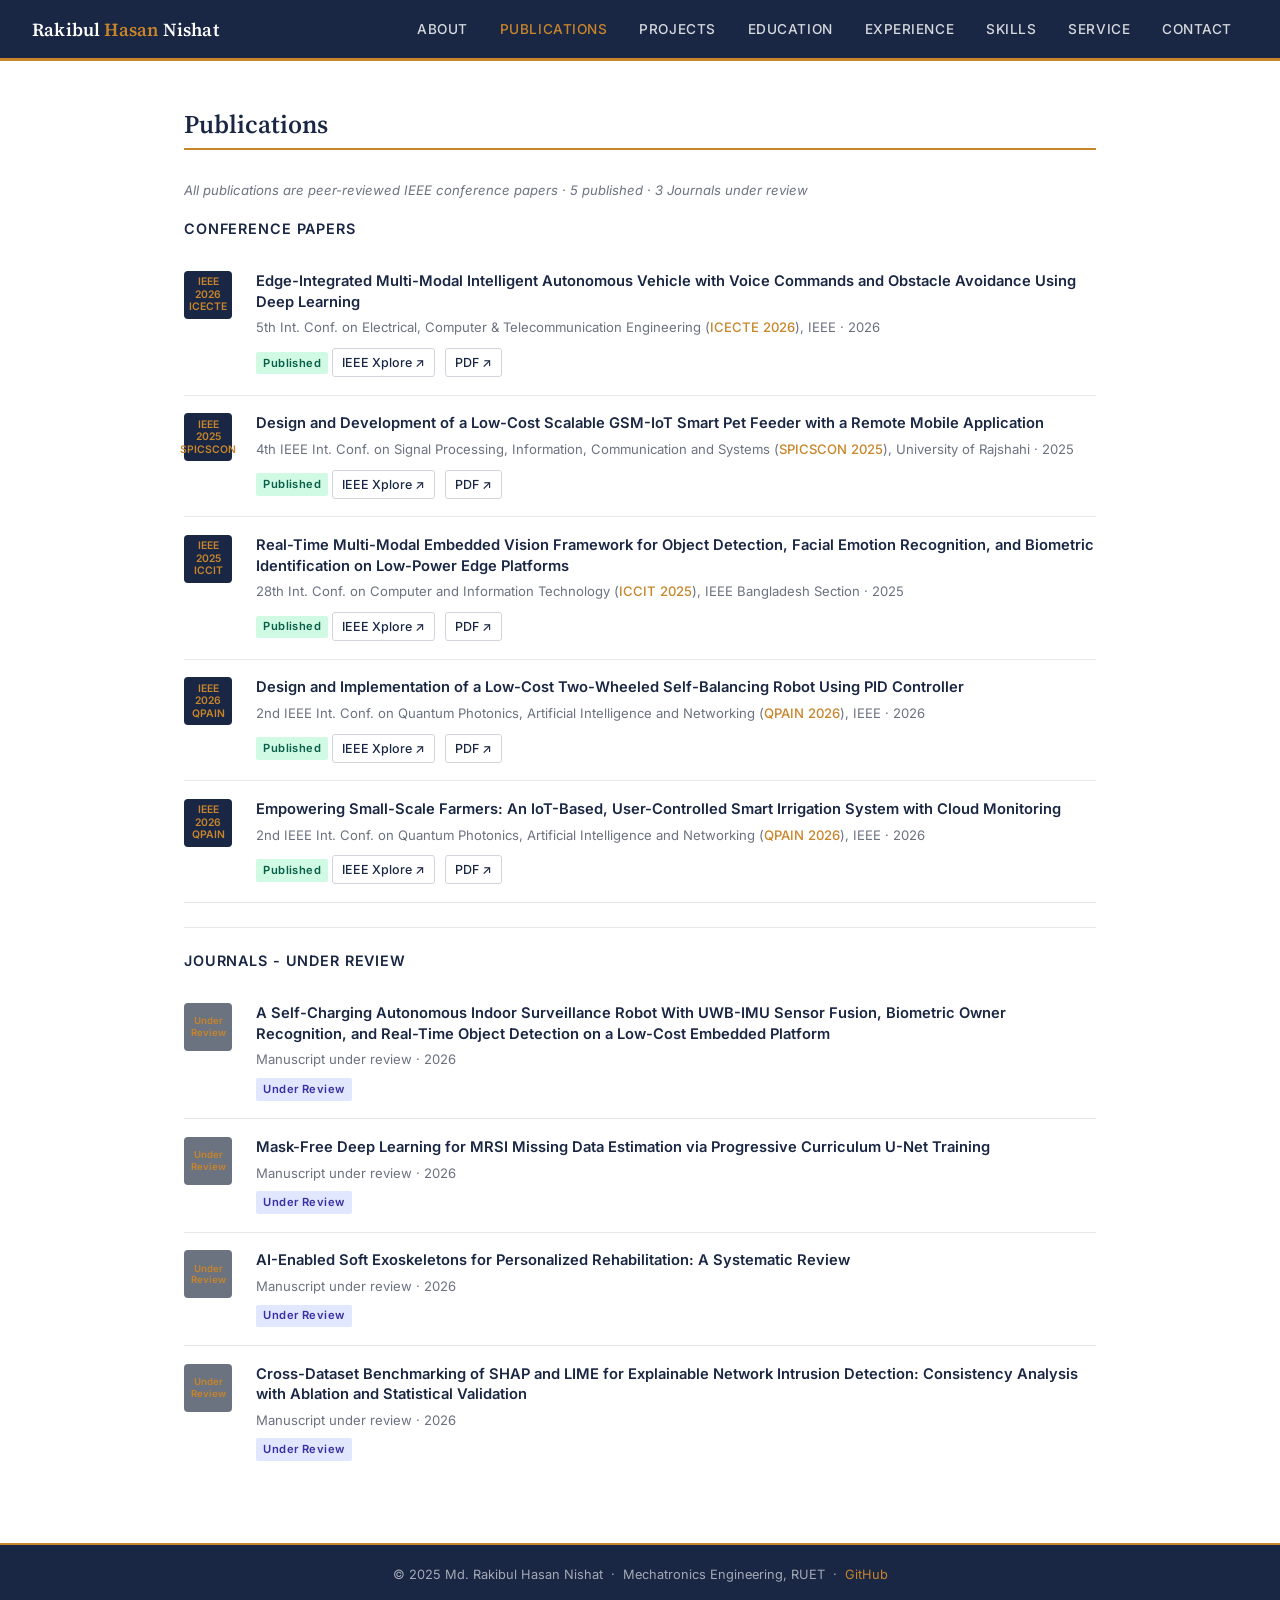
==== commit 76f99b52: "Update publications.html" ====
--- a/publications.html
+++ b/publications.html
@@ -130,7 +130,18 @@
   <div class="pub-item">
     <div class="pub-badge" style="background:var(--gray); font-size:0.6rem;">Under<br>Review</div>
     <div class="pub-body">
-      <div class="pub-title">Comparative Analysis of Transfer Learning Models for Mango Leaf Disease Classification Under Balanced and Imbalanced Conditions with Dual Explainable AI Validation</div>
+      <div class="pub-title">AI-Enabled Soft Exoskeletons for Personalized Rehabilitation: A Systematic Review</div>
+      <div class="pub-venue" style="color:var(--gray);">Manuscript under review · 2026</div>
+      <div class="pub-links">
+        <span class="pub-status-badge" style="background:#e0e7ff; color:#3730a3;">Under Review</span>
+      </div>
+    </div>
+  </div>
+
+  <div class="pub-item">
+    <div class="pub-badge" style="background:var(--gray); font-size:0.6rem;">Under<br>Review</div>
+    <div class="pub-body">
+      <div class="pub-title">Cross-Dataset Benchmarking of SHAP and LIME for Explainable Network Intrusion Detection: Consistency Analysis with Ablation and Statistical Validation</div>
       <div class="pub-venue" style="color:var(--gray);">Manuscript under review · 2026</div>
       <div class="pub-links">
         <span class="pub-status-badge" style="background:#e0e7ff; color:#3730a3;">Under Review</span>
